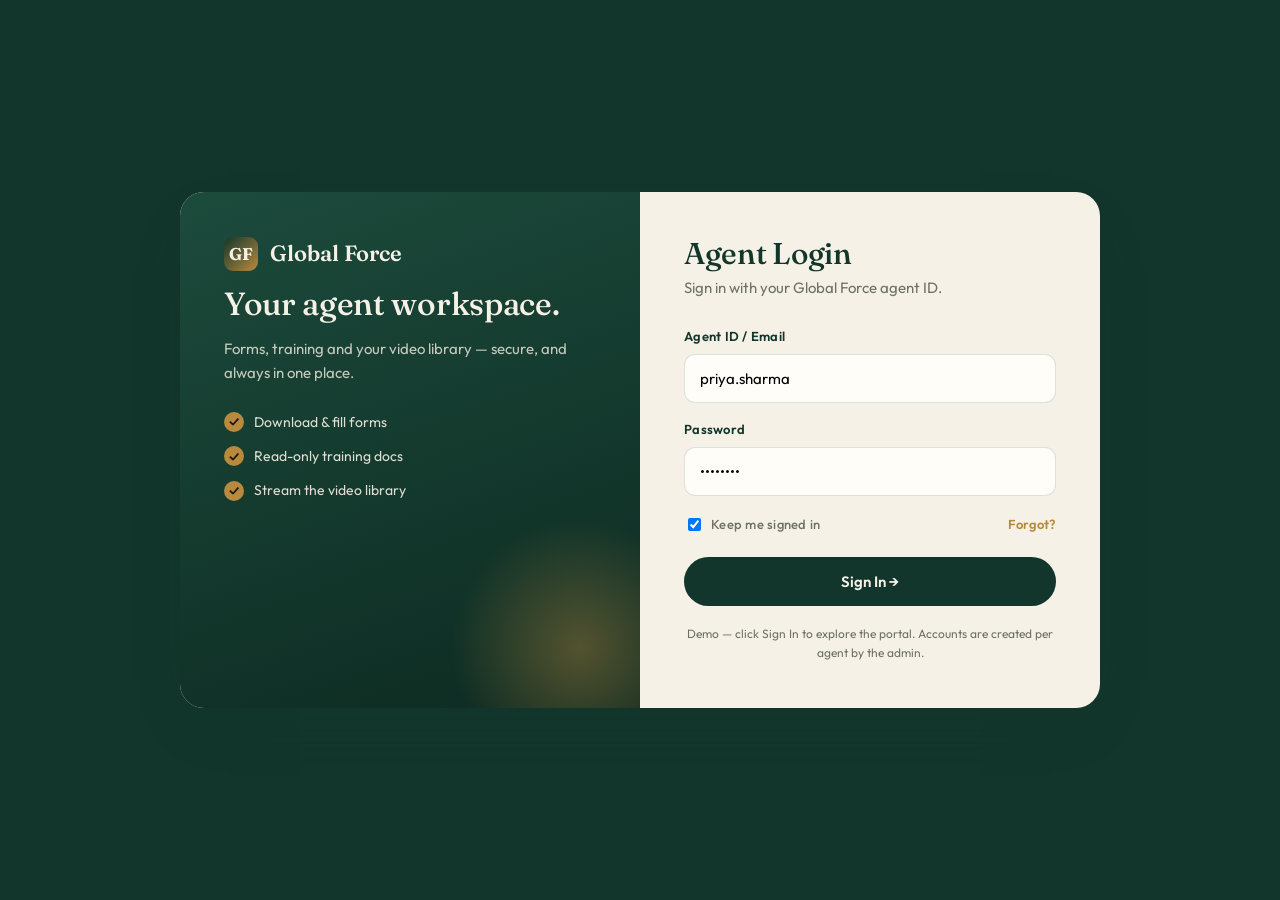
==== portal/index.html @ bcdb9d57 "Global Force Realty — agent portal + brokerage site concept demo" ====
<!doctype html>
<html lang="en"><head>
<meta charset="utf-8"><meta name="viewport" content="width=device-width,initial-scale=1">
<title>Agent Portal — Global Force Realty</title>
<link rel="stylesheet" href="../assets/style.css">
<style>
 body{background:var(--pine);min-height:100vh;display:grid;place-items:center;padding:30px}
 .login{display:grid;grid-template-columns:1fr 1fr;max-width:920px;width:100%;background:var(--cream);
   border-radius:24px;overflow:hidden;box-shadow:var(--shadow)}
 .login .side{background:linear-gradient(160deg,#1c4b3c,#0d2a21);color:var(--cream);padding:44px;position:relative;overflow:hidden}
 .login .side::after{content:"";position:absolute;right:-70px;bottom:-70px;width:260px;height:260px;border-radius:50%;
   background:radial-gradient(circle,rgba(185,138,62,.4),transparent 70%)}
 .login .side h2{color:var(--cream);font-size:32px;margin:16px 0 10px;position:relative}
 .login .side p{color:rgba(246,241,231,.78);font-size:15px;position:relative}
 .login .side ul{list-style:none;padding:0;margin:26px 0 0;position:relative;display:grid;gap:12px}
 .login .side li{display:flex;gap:10px;align-items:center;font-size:14px;color:rgba(246,241,231,.9)}
 .login .side li span{width:20px;height:20px;border-radius:50%;background:var(--brass);color:#231c0e;display:grid;place-items:center;font-size:12px;font-weight:800}
 .login .form{padding:46px 44px}
 .login .form h1{color:var(--pine);font-size:30px;margin-bottom:6px}
 .login .form .sub{color:var(--muted);font-size:15px;margin-bottom:26px}
 label{display:block;font-size:13px;font-weight:600;color:var(--pine);margin:16px 0 7px;letter-spacing:.02em}
 input{width:100%;padding:14px 15px;border:1.5px solid var(--line);border-radius:11px;font-size:15px;font-family:'Outfit';background:var(--white)}
 input:focus{outline:none;border-color:var(--brass)}
 .row{display:flex;justify-content:space-between;align-items:center;margin:18px 0 22px;font-size:13px;color:var(--muted)}
 .hint{margin-top:18px;font-size:12px;color:var(--muted);text-align:center}
 @media(max-width:760px){.login{grid-template-columns:1fr}.login .side{display:none}}
</style></head><body>
<div class="login">
  <div class="side">
    <a class="brand" href="../index.html" style="color:var(--cream)"><span class="mark">GF</span> Global Force</a>
    <h2>Your agent workspace.</h2>
    <p>Forms, training and your video library — secure, and always in one place.</p>
    <ul>
      <li><span>✓</span> Download &amp; fill forms</li>
      <li><span>✓</span> Read-only training docs</li>
      <li><span>✓</span> Stream the video library</li>
    </ul>
  </div>
  <div class="form">
    <h1>Agent Login</h1>
    <div class="sub">Sign in with your Global Force agent ID.</div>
    <form onsubmit="location.href='dashboard.html';return false;">
      <label>Agent ID / Email</label>
      <input type="text" value="priya.sharma" autocomplete="username">
      <label>Password</label>
      <input type="password" value="••••••••" autocomplete="current-password">
      <div class="row"><label style="display:flex;gap:7px;align-items:center;margin:0;font-weight:500;color:var(--muted)"><input type="checkbox" checked style="width:auto"> Keep me signed in</label><a href="#" style="color:var(--brass);font-weight:600">Forgot?</a></div>
      <button class="btn btn-dark" type="submit" style="width:100%;justify-content:center">Sign In →</button>
    </form>
    <div class="hint">Demo — click Sign In to explore the portal. Accounts are created per agent by the admin.</div>
  </div>
</div>
</body></html>
---- assets/style.css ----
/* Global Force Realty — demo design system (concept for PC Plus / Paul) */
@import url('https://fonts.googleapis.com/css2?family=Fraunces:opsz,wght@9..144,400;9..144,500;9..144,600;9..144,700&family=Outfit:wght@300;400;500;600;700&display=swap');

:root{
  --pine:#12362b; --pine-2:#0d2a21; --cream:#f6f1e7; --cream-2:#efe8d9;
  --brass:#b98a3e; --brass-2:#caa25b; --ink:#1b1c19; --muted:#6d7168;
  --line:rgba(18,54,43,.14); --white:#fffdf8;
  --shadow:0 24px 60px -28px rgba(18,54,43,.45);
  --r:16px;
}
*{box-sizing:border-box}
html{scroll-behavior:smooth}
body{margin:0;background:var(--cream);color:var(--ink);
  font-family:'Outfit',-apple-system,Segoe UI,sans-serif;font-size:17px;line-height:1.6;-webkit-font-smoothing:antialiased}
h1,h2,h3,.serif{font-family:'Fraunces',Georgia,serif;font-weight:500;letter-spacing:-.01em;line-height:1.08;margin:0}
a{color:inherit;text-decoration:none}
img{max-width:100%;display:block}
.wrap{max-width:1200px;margin:0 auto;padding:0 28px}
.eyebrow{font-size:12px;letter-spacing:.28em;text-transform:uppercase;font-weight:600;color:var(--brass)}
.btn{display:inline-flex;align-items:center;gap:9px;font-weight:600;font-size:15px;padding:14px 26px;border-radius:100px;
  border:1px solid transparent;cursor:pointer;transition:.25s;font-family:'Outfit'}
.btn-brass{background:var(--brass);color:#231c0e}
.btn-brass:hover{background:var(--brass-2);transform:translateY(-2px)}
.btn-ghost{border-color:rgba(255,255,255,.35);color:#fff}
.btn-ghost:hover{background:rgba(255,255,255,.1)}
.btn-dark{background:var(--pine);color:var(--cream)}
.btn-dark:hover{background:var(--pine-2);transform:translateY(-2px)}

/* header */
.nav{position:sticky;top:0;z-index:40;background:rgba(246,241,231,.86);backdrop-filter:blur(12px);border-bottom:1px solid var(--line)}
.nav .wrap{display:flex;align-items:center;justify-content:space-between;height:74px}
.brand{display:flex;align-items:center;gap:12px;font-family:'Fraunces';font-size:22px;font-weight:600;color:var(--pine)}
.brand .mark{width:34px;height:34px;border-radius:9px;background:linear-gradient(135deg,var(--pine),var(--brass));
  display:grid;place-items:center;color:var(--cream);font-size:17px;font-weight:700}
.menu{display:flex;gap:30px;font-size:15px;font-weight:500;color:var(--pine)}
.menu a{opacity:.82;transition:.2s}.menu a:hover{opacity:1;color:var(--brass)}
.nav-cta{display:flex;gap:12px;align-items:center}
@media(max-width:900px){.menu{display:none}}

/* hero */
.hero{position:relative;background:var(--pine);color:var(--cream);overflow:hidden}
.hero::after{content:"";position:absolute;inset:0;background:
  radial-gradient(120% 90% at 85% -10%,rgba(185,138,62,.35),transparent 60%),
  radial-gradient(80% 70% at 0% 110%,rgba(185,138,62,.15),transparent 55%)}
.hero .wrap{position:relative;z-index:2;display:grid;grid-template-columns:1.05fr .95fr;gap:50px;
  align-items:center;padding-top:70px;padding-bottom:80px}
.hero h1{font-size:clamp(42px,6vw,78px);color:var(--cream)}
.hero h1 em{font-style:italic;color:var(--brass-2)}
.hero p.lead{font-size:19px;color:rgba(246,241,231,.8);max-width:34ch;margin:22px 0 32px}
.hero-cta{display:flex;gap:14px;flex-wrap:wrap}
.hero-stats{display:flex;gap:34px;margin-top:46px;padding-top:26px;border-top:1px solid rgba(246,241,231,.16)}
.hero-stats .n{font-family:'Fraunces';font-size:34px;color:#fff}
.hero-stats .l{font-size:13px;color:rgba(246,241,231,.62);letter-spacing:.02em}
.hero-card{position:relative;border-radius:22px;overflow:hidden;box-shadow:var(--shadow);aspect-ratio:4/5;
  background:linear-gradient(180deg,#1c4b3c,#0d2a21)}
.hero-card img{width:100%;height:100%;object-fit:cover;opacity:.92}
.hero-badge{position:absolute;left:18px;bottom:18px;background:rgba(255,253,248,.94);color:var(--pine);
  border-radius:13px;padding:13px 17px;box-shadow:0 12px 30px -12px rgba(0,0,0,.5)}
.hero-badge .p{font-family:'Fraunces';font-size:21px;font-weight:600}
.hero-badge .a{font-size:13px;color:var(--muted)}
@media(max-width:900px){.hero .wrap{grid-template-columns:1fr;gap:34px}.hero-card{aspect-ratio:16/11}}

/* sections */
section{padding:88px 0}
.sec-head{max-width:640px;margin-bottom:44px}
.sec-head h2{font-size:clamp(30px,4vw,46px);margin-top:14px;color:var(--pine)}
.sec-head p{color:var(--muted);margin-top:14px;font-size:18px}

/* listings */
.grid3{display:grid;grid-template-columns:repeat(3,1fr);gap:26px}
@media(max-width:900px){.grid3{grid-template-columns:1fr}}
.card{background:var(--white);border:1px solid var(--line);border-radius:var(--r);overflow:hidden;transition:.28s}
.card:hover{transform:translateY(-6px);box-shadow:var(--shadow)}
.card .ph{aspect-ratio:16/11;position:relative;background:var(--cream-2)}
.card .ph img{width:100%;height:100%;object-fit:cover}
.card .tag{position:absolute;top:12px;left:12px;background:var(--pine);color:var(--cream);font-size:12px;
  font-weight:600;padding:6px 12px;border-radius:100px;letter-spacing:.02em}
.card .body{padding:20px 22px 24px}
.card .price{font-family:'Fraunces';font-size:25px;font-weight:600;color:var(--pine)}
.card .addr{color:var(--muted);font-size:15px;margin-top:3px}
.card .feats{display:flex;gap:16px;margin-top:14px;padding-top:14px;border-top:1px solid var(--line);
  font-size:14px;color:var(--ink);font-weight:500}

/* portal promo band */
.band{background:linear-gradient(120deg,var(--pine),var(--pine-2));color:var(--cream);border-radius:26px;
  padding:56px;position:relative;overflow:hidden}
.band::after{content:"";position:absolute;right:-60px;top:-60px;width:320px;height:320px;border-radius:50%;
  background:radial-gradient(circle,rgba(185,138,62,.4),transparent 70%)}
.band .wrap2{position:relative;z-index:2;display:grid;grid-template-columns:1.1fr .9fr;gap:44px;align-items:center}
.band h2{color:var(--cream);font-size:clamp(28px,3.6vw,42px)}
.band ul{list-style:none;padding:0;margin:22px 0 0;display:grid;gap:12px}
.band li{display:flex;gap:12px;align-items:flex-start;color:rgba(246,241,231,.9);font-size:16px}
.band li b{color:var(--brass-2)}
.check{flex:none;width:22px;height:22px;border-radius:50%;background:var(--brass);color:#231c0e;
  display:grid;place-items:center;font-size:13px;font-weight:800;margin-top:2px}
@media(max-width:900px){.band{padding:34px}.band .wrap2{grid-template-columns:1fr;gap:26px}}

/* team */
.team{display:grid;grid-template-columns:repeat(4,1fr);gap:22px}
@media(max-width:900px){.team{grid-template-columns:repeat(2,1fr)}}
.agent{text-align:center}
.agent .av{aspect-ratio:1;border-radius:18px;overflow:hidden;background:var(--cream-2);margin-bottom:14px}
.agent .av img{width:100%;height:100%;object-fit:cover}
.agent .nm{font-family:'Fraunces';font-size:19px;color:var(--pine)}
.agent .rl{font-size:13px;color:var(--brass);letter-spacing:.06em;text-transform:uppercase;font-weight:600}

/* footer */
footer{background:var(--pine-2);color:rgba(246,241,231,.7);padding:60px 0 34px;margin-top:20px}
footer .cols{display:grid;grid-template-columns:1.4fr 1fr 1fr 1fr;gap:34px;padding-bottom:38px;border-bottom:1px solid rgba(246,241,231,.13)}
footer h4{color:var(--cream);font-family:'Outfit';font-size:14px;letter-spacing:.04em;margin:0 0 14px;font-weight:600}
footer a{display:block;padding:5px 0;font-size:15px;opacity:.8}footer a:hover{opacity:1;color:var(--brass-2)}
footer .foot-b{display:flex;justify-content:space-between;padding-top:22px;font-size:13px;flex-wrap:wrap;gap:10px}
@media(max-width:900px){footer .cols{grid-template-columns:1fr 1fr}}
.section-alt{background:var(--cream-2)}
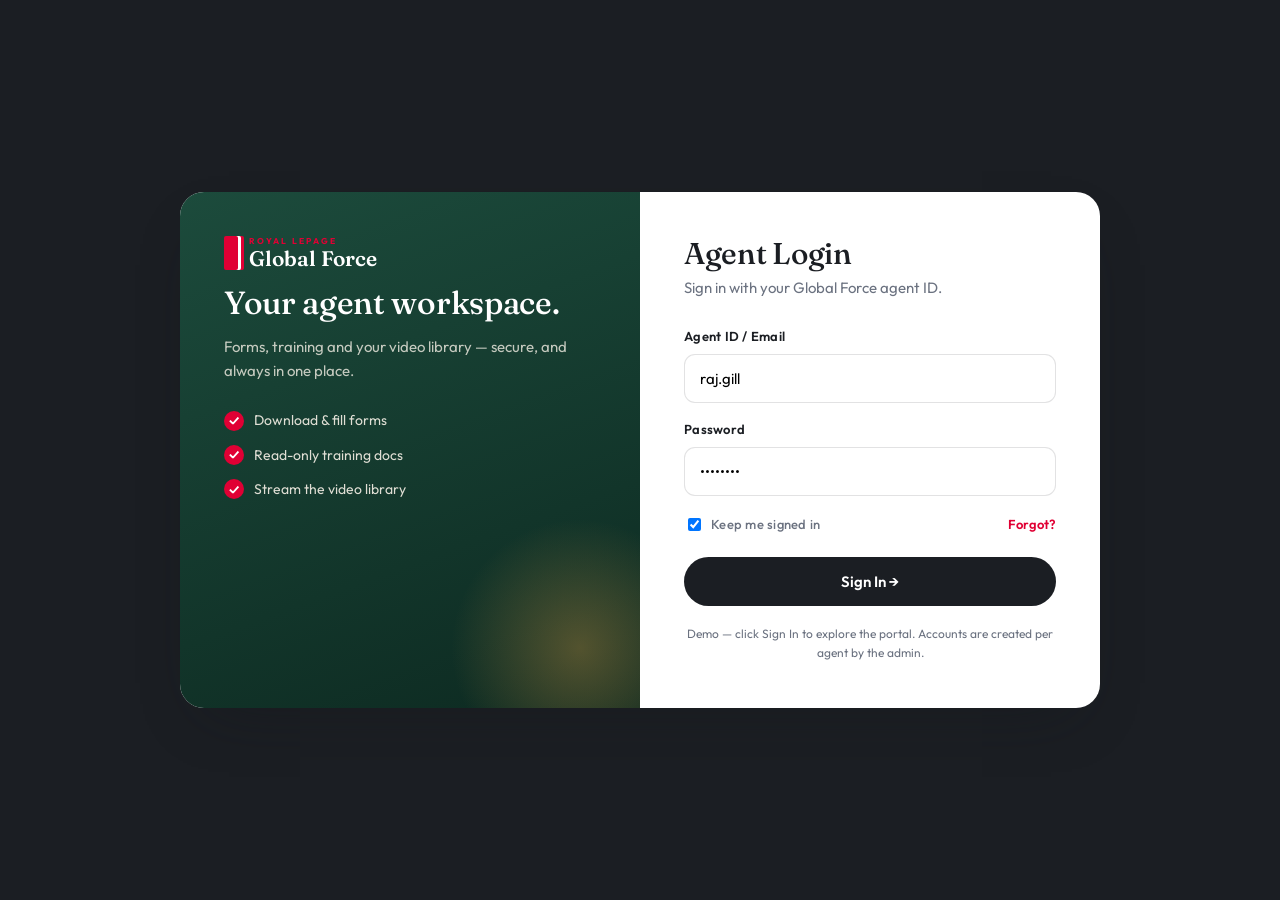
==== commit 9a5915dc: "Rebrand demo to Royal LePage Global Force colours + real team names/photos" ====
--- a/portal/index.html
+++ b/portal/index.html
@@ -14,7 +14,7 @@
  .login .side p{color:rgba(246,241,231,.78);font-size:15px;position:relative}
  .login .side ul{list-style:none;padding:0;margin:26px 0 0;position:relative;display:grid;gap:12px}
  .login .side li{display:flex;gap:10px;align-items:center;font-size:14px;color:rgba(246,241,231,.9)}
- .login .side li span{width:20px;height:20px;border-radius:50%;background:var(--brass);color:#231c0e;display:grid;place-items:center;font-size:12px;font-weight:800}
+ .login .side li span{width:20px;height:20px;border-radius:50%;background:var(--brass);color:#ffffff;display:grid;place-items:center;font-size:12px;font-weight:800}
  .login .form{padding:46px 44px}
  .login .form h1{color:var(--pine);font-size:30px;margin-bottom:6px}
  .login .form .sub{color:var(--muted);font-size:15px;margin-bottom:26px}
@@ -27,7 +27,7 @@
 </style></head><body>
 <div class="login">
   <div class="side">
-    <a class="brand" href="../index.html" style="color:var(--cream)"><span class="mark">GF</span> Global Force</a>
+    <a class="brand" href="../index.html" style="color:var(--cream)"><span class="mark"></span><span class="brand-txt"><small>ROYAL LEPAGE</small>Global Force</span></a>
     <h2>Your agent workspace.</h2>
     <p>Forms, training and your video library — secure, and always in one place.</p>
     <ul>
@@ -41,7 +41,7 @@
     <div class="sub">Sign in with your Global Force agent ID.</div>
     <form onsubmit="location.href='dashboard.html';return false;">
       <label>Agent ID / Email</label>
-      <input type="text" value="priya.sharma" autocomplete="username">
+      <input type="text" value="raj.gill" autocomplete="username">
       <label>Password</label>
       <input type="password" value="••••••••" autocomplete="current-password">
       <div class="row"><label style="display:flex;gap:7px;align-items:center;margin:0;font-weight:500;color:var(--muted)"><input type="checkbox" checked style="width:auto"> Keep me signed in</label><a href="#" style="color:var(--brass);font-weight:600">Forgot?</a></div>
--- a/assets/style.css
+++ b/assets/style.css
@@ -2,10 +2,10 @@
 @import url('https://fonts.googleapis.com/css2?family=Fraunces:opsz,wght@9..144,400;9..144,500;9..144,600;9..144,700&family=Outfit:wght@300;400;500;600;700&display=swap');
 
 :root{
-  --pine:#12362b; --pine-2:#0d2a21; --cream:#f6f1e7; --cream-2:#efe8d9;
-  --brass:#b98a3e; --brass-2:#caa25b; --ink:#1b1c19; --muted:#6d7168;
-  --line:rgba(18,54,43,.14); --white:#fffdf8;
-  --shadow:0 24px 60px -28px rgba(18,54,43,.45);
+  --pine:#1b1e23; --pine-2:#0e1013; --cream:#ffffff; --cream-2:#f4f4f6;
+  --brass:#e00034; --brass-2:#ff375f; --ink:#1a1c20; --muted:#6b7280;
+  --line:rgba(20,22,26,.12); --white:#ffffff;
+  --shadow:0 24px 60px -28px rgba(20,22,26,.42);
   --r:16px;
 }
 *{box-sizing:border-box}
@@ -19,7 +19,7 @@
 .eyebrow{font-size:12px;letter-spacing:.28em;text-transform:uppercase;font-weight:600;color:var(--brass)}
 .btn{display:inline-flex;align-items:center;gap:9px;font-weight:600;font-size:15px;padding:14px 26px;border-radius:100px;
   border:1px solid transparent;cursor:pointer;transition:.25s;font-family:'Outfit'}
-.btn-brass{background:var(--brass);color:#231c0e}
+.btn-brass{background:var(--brass);color:#fff}
 .btn-brass:hover{background:var(--brass-2);transform:translateY(-2px)}
 .btn-ghost{border-color:rgba(255,255,255,.35);color:#fff}
 .btn-ghost:hover{background:rgba(255,255,255,.1)}
@@ -27,11 +27,13 @@
 .btn-dark:hover{background:var(--pine-2);transform:translateY(-2px)}
 
 /* header */
-.nav{position:sticky;top:0;z-index:40;background:rgba(246,241,231,.86);backdrop-filter:blur(12px);border-bottom:1px solid var(--line)}
+.nav{position:sticky;top:0;z-index:40;background:rgba(255,255,255,.9);backdrop-filter:blur(12px);border-bottom:1px solid var(--line)}
 .nav .wrap{display:flex;align-items:center;justify-content:space-between;height:74px}
-.brand{display:flex;align-items:center;gap:12px;font-family:'Fraunces';font-size:22px;font-weight:600;color:var(--pine)}
-.brand .mark{width:34px;height:34px;border-radius:9px;background:linear-gradient(135deg,var(--pine),var(--brass));
-  display:grid;place-items:center;color:var(--cream);font-size:17px;font-weight:700}
+.brand{display:flex;align-items:center;gap:11px;font-family:'Fraunces';font-size:21px;font-weight:600;color:var(--pine)}
+.brand .mark{width:14px;height:34px;border-radius:2px;background:var(--brass);flex:none;
+  box-shadow:3px 0 0 #fff,6px 0 0 var(--brass)}
+.brand-txt{display:flex;flex-direction:column;line-height:1.02}
+.brand-txt small{font-family:'Outfit';font-size:8.5px;letter-spacing:.24em;color:var(--brass);font-weight:700;margin-bottom:2px}
 .menu{display:flex;gap:30px;font-size:15px;font-weight:500;color:var(--pine)}
 .menu a{opacity:.82;transition:.2s}.menu a:hover{opacity:1;color:var(--brass)}
 .nav-cta{display:flex;gap:12px;align-items:center}
@@ -40,8 +42,8 @@
 /* hero */
 .hero{position:relative;background:var(--pine);color:var(--cream);overflow:hidden}
 .hero::after{content:"";position:absolute;inset:0;background:
-  radial-gradient(120% 90% at 85% -10%,rgba(185,138,62,.35),transparent 60%),
-  radial-gradient(80% 70% at 0% 110%,rgba(185,138,62,.15),transparent 55%)}
+  radial-gradient(120% 90% at 85% -10%,rgba(224,0,52,.42),transparent 60%),
+  radial-gradient(80% 70% at 0% 110%,rgba(224,0,52,.18),transparent 55%)}
 .hero .wrap{position:relative;z-index:2;display:grid;grid-template-columns:1.05fr .95fr;gap:50px;
   align-items:center;padding-top:70px;padding-bottom:80px}
 .hero h1{font-size:clamp(42px,6vw,78px);color:var(--cream)}
@@ -52,7 +54,7 @@
 .hero-stats .n{font-family:'Fraunces';font-size:34px;color:#fff}
 .hero-stats .l{font-size:13px;color:rgba(246,241,231,.62);letter-spacing:.02em}
 .hero-card{position:relative;border-radius:22px;overflow:hidden;box-shadow:var(--shadow);aspect-ratio:4/5;
-  background:linear-gradient(180deg,#1c4b3c,#0d2a21)}
+  background:linear-gradient(180deg,#2a2d33,#0e1013)}
 .hero-card img{width:100%;height:100%;object-fit:cover;opacity:.92}
 .hero-badge{position:absolute;left:18px;bottom:18px;background:rgba(255,253,248,.94);color:var(--pine);
   border-radius:13px;padding:13px 17px;box-shadow:0 12px 30px -12px rgba(0,0,0,.5)}
@@ -85,13 +87,13 @@
 .band{background:linear-gradient(120deg,var(--pine),var(--pine-2));color:var(--cream);border-radius:26px;
   padding:56px;position:relative;overflow:hidden}
 .band::after{content:"";position:absolute;right:-60px;top:-60px;width:320px;height:320px;border-radius:50%;
-  background:radial-gradient(circle,rgba(185,138,62,.4),transparent 70%)}
+  background:radial-gradient(circle,rgba(224,0,52,.45),transparent 70%)}
 .band .wrap2{position:relative;z-index:2;display:grid;grid-template-columns:1.1fr .9fr;gap:44px;align-items:center}
 .band h2{color:var(--cream);font-size:clamp(28px,3.6vw,42px)}
 .band ul{list-style:none;padding:0;margin:22px 0 0;display:grid;gap:12px}
 .band li{display:flex;gap:12px;align-items:flex-start;color:rgba(246,241,231,.9);font-size:16px}
 .band li b{color:var(--brass-2)}
-.check{flex:none;width:22px;height:22px;border-radius:50%;background:var(--brass);color:#231c0e;
+.check{flex:none;width:22px;height:22px;border-radius:50%;background:var(--brass);color:#fff;
   display:grid;place-items:center;font-size:13px;font-weight:800;margin-top:2px}
 @media(max-width:900px){.band{padding:34px}.band .wrap2{grid-template-columns:1fr;gap:26px}}
 
